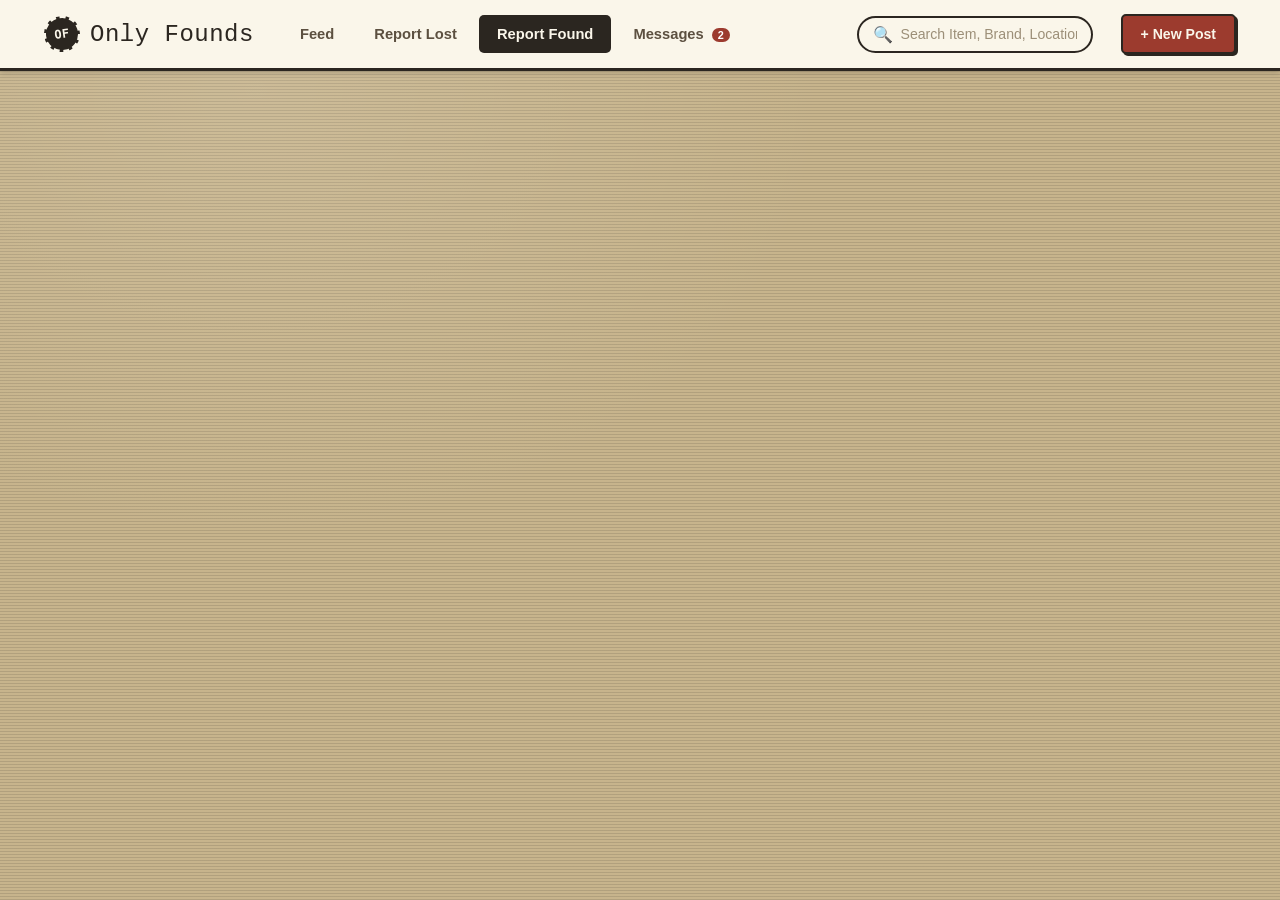
==== Views/Found.html @ 6d907613 "sab page ko navigation" ====
<!DOCTYPE html>
<html lang="en">
<head>
    <meta charset="UTF-8">
    <meta name="viewport" content="width=device-width, initial-scale=1.0">
    <title>Document</title>
    <link rel="stylesheet" href="/Statics/CSS/homepage.css">
</head>
<body>
    <header>
        <div class="header-content">
            <div class="logo" onclick="window.location.href='Homepage.html'"> <span class="logo-badge">OF</span> Only Founds</div>
            <nav>
                <button class="nav-button" onclick="window.location.href='Homepage.html'">Feed</button>
                <button class="nav-button " onclick="window.location.href='Lost.html'">Report Lost</button>
                <button class="nav-button active" onclick="window.location.href='Found.html'">Report Found</button>
                <button class="nav-button" onclick="window.location.href='Messages.html'">Messages <span style="background: var(--lost); color:#fff; border-radius:9px; padding:1px 6px; font-size:0.68rem; margin-left:4px ">2</span></button>
            </nav>
            <div class="search-wrap">
                <span>🔍</span>
                <input id="searchInput" type="text" placeholder="Search Item, Brand, Location...">
            </div>
            <button class="post-btn">+ New Post</button>
        </div>
    </header>
</body>
</html>
---- Statics/CSS/homepage.css ----
:root{
   --board:#c7b48c;
    --board-dark:#b6a179;
    --ink:#2b2620;
    --ink-soft:#5c5040;
    --card:#f3ead7;
    --card-edge:#e1d3ac;
    --lost:#9c3b2e;
    --lost-bg:#f0dad2;
    --found:#3b6357;
    --found-bg:#d9e5de;
    --string:#8b7355;
    --pin-gold:#b08d57;
    --paper-white:#faf6ea;
    --shadow: 2px 4px 10px rgba(43,38,32,0.28);
    --font-display:'Special Elite', 'Courier New', monospace;
    --font-body:'Inter', sans-serif;
    --font-mono:'IBM Plex Mono', monospace;  
}

*{
    box-sizing:border-box;
    margin:0;
    padding:0;
}

body{
    font-family:var(--font-body);
    background: radial-gradient(ellipse at 20% 10%, rgba(255,255,255,0.10),transparent 40%),repeating-linear-gradient(0deg,rgba(0,0,0,0.02)0px,rgba(0,0,0,0.2)1px,transparent 1px,transparent 3px),var(--board);
    color:var(--ink);
    min-height:100vh;
}

header{
    background:var(--paper-white);
    border-bottom:3px solid var(--ink);
    position:sticky;
    top:0;
    z-index: 50;
    box-shadow: 0 2px 6px rgba(0,0,0,0.15);
}

.header-content{
    max-width:1240px;
    margin:0 auto;
    display:flex;
    justify-content:space-between;
    align-items:center;
    gap: 28px;
    padding:14px 24px;
}

.logo{
    display:flex;
    align-items:center;
    gap: 10px;
    font-family: var(--font-display);
    font-size: 1.5rem;
    letter-spacing: 0.5px;
}

.logo-badge{
    width:36px;
    height:36px;
    border-radius:50%;
    background: var(--ink);
    color: var(--paper-white);
    display: flex;
    align-items: center;
    justify-content: center;
    font-family: var(--font-mono);
    font-size: 0.75rem;
    font-weight: 700;
    transform: rotate(-8deg);
    border: 2px dashed var(--paper-white);
}

nav{
    display: flex;
    gap: 4px;
    flex: 1px;
}

.nav-button{
    padding: 9px 16px;
    font-weight: 600;
    font-size: 0.92rem;
    border: 2px solid transparent;
    border-radius:5px;
    color: var(--ink-soft);
    background: transparent;
    transition: all .15s ease;
}

.nav-button:hover{
    color:var(--ink);
    background:rgba(43,38,32,0.06)
}
.nav-button.active{
    color: var(--paper-white);
    background: var(--ink);
}

.search-wrap{
    display: flex;
    align-items: center;
    gap: 8px;
    background: var(--paper-white);
    border: 2px solid var(--ink);
    border-radius: 20px;
    padding: 7px 14px;
    min-width: 230px;
}

.search-wrap input{
    border: none;
    outline:none;
    background: transparent;
    font-family: var(--font-body);
    font-size: 0.88rem;
    width: 100%;
    color:var(--ink);
}

.search-wrap input::placeholder{
    color:#9c8f78;
}

.post-btn{
    background: var(--lost);
    color: var(--paper-white);
    padding: 10px 18px;
    border-radius: 5px;
    border: 2px solid var(--ink);
    font-weight: 700;
    font-size: 0.88rem;
    box-shadow: 2px 2px 0 var(--ink);
    transition:transform .12s ease;
}

.post-btn:hover{
    transform: translate(-1px,-1px);
    box-shadow: 3px 3px 0 var(--ink);
}
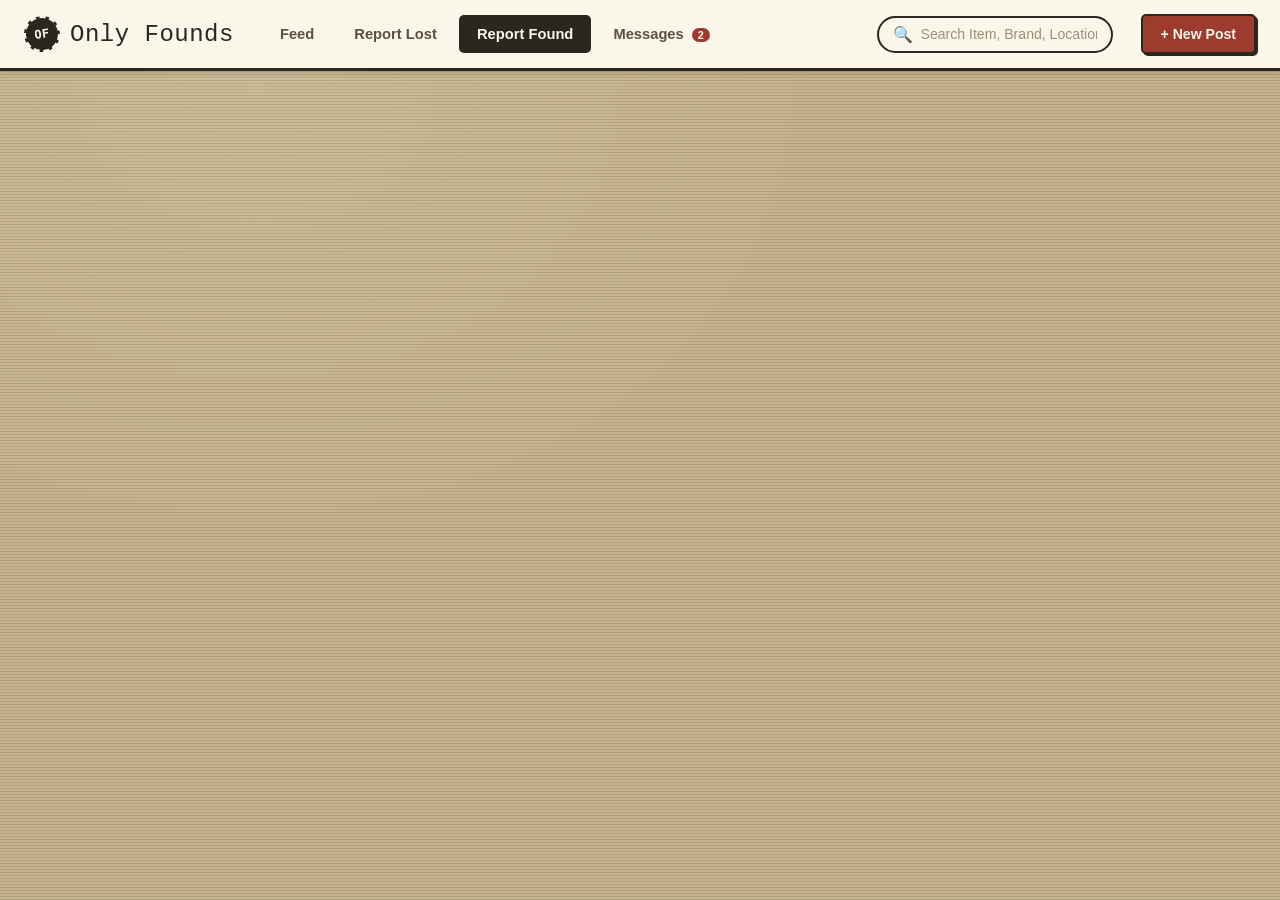
==== commit 79a1ad62: "homepage almost complete" ====
--- a/Views/Found.html
+++ b/Views/Found.html
@@ -4,7 +4,7 @@
     <meta charset="UTF-8">
     <meta name="viewport" content="width=device-width, initial-scale=1.0">
     <title>Document</title>
-    <link rel="stylesheet" href="/Statics/CSS/homepage.css">
+    <link rel="stylesheet" href="/Statics/CSS/all.css">
 </head>
 <body>
     <header>
--- a/Statics/CSS/all.css
+++ b/Statics/CSS/all.css
@@ -0,0 +1,640 @@
+:root{
+   --board:#c7b48c;
+    --board-dark:#b6a179;
+    --ink:#2b2620;
+    --ink-soft:#5c5040;
+    --card:#f3ead7;
+    --card-edge:#e1d3ac;
+    --lost:#9c3b2e;
+    --lost-bg:#f0dad2;
+    --found:#3b6357;
+    --found-bg:#d9e5de;
+    --string:#8b7355;
+    --pin-gold:#b08d57;
+    --paper-white:#faf6ea;
+    --shadow: 2px 4px 10px rgba(43,38,32,0.28);
+    --font-display:'Special Elite', 'Courier New', monospace;
+    --font-body:'Inter', sans-serif;
+    --font-mono:'IBM Plex Mono', monospace;  
+}
+
+*{
+    box-sizing:border-box;
+    margin:0;
+    padding:0;
+}
+
+body{
+    font-family:var(--font-body);
+    background: radial-gradient(ellipse at 20% 10%, rgba(255,255,255,0.10),transparent 40%),repeating-linear-gradient(0deg,rgba(0,0,0,0.02)0px,rgba(0,0,0,0.2)1px,transparent 1px,transparent 3px),var(--board);
+    color:var(--ink);
+    min-height:100vh;
+}
+
+a{
+    color: inherit;
+    text-decoration: none;
+}
+
+button{
+    font-family: inherit;
+    cursor: pointer;
+}
+
+header{
+    background:var(--paper-white);
+    border-bottom:3px solid var(--ink);
+    position:sticky;
+    top:0;
+    z-index: 50;
+    box-shadow: 0 2px 6px rgba(0,0,0,0.15);
+    width: 100%;
+}
+
+.header-content{
+    max-width:100%;
+    margin:0 auto;
+    display:flex;
+    justify-content:space-between;
+    align-items:center;
+    gap: 28px;
+    padding:14px 24px;
+}
+
+.logo{
+    display:flex;
+    align-items:center;
+    gap: 10px;
+    font-family: var(--font-display);
+    font-size: 1.5rem;
+    letter-spacing: 0.5px;
+    white-space: nowrap;
+}
+
+.logo-badge{
+    width:36px;
+    height:36px;
+    border-radius:50%;
+    background: var(--ink);
+    color: var(--paper-white);
+    display: flex;
+    align-items: center;
+    justify-content: center;
+    font-family: var(--font-mono);
+    font-size: 0.75rem;
+    font-weight: 700;
+    transform: rotate(-8deg);
+    border: 2px dashed var(--paper-white);
+}
+
+nav{
+    display: flex;
+    gap: 4px;
+    flex: 1px;
+}
+
+.nav-button{
+    padding: 9px 16px;
+    font-weight: 600;
+    font-size: 0.92rem;
+    border: 2px solid transparent;
+    border-radius:5px;
+    color: var(--ink-soft);
+    background: transparent;
+    transition: all .15s ease;
+}
+
+.nav-button:hover{
+    color:var(--ink);
+    background:rgba(43,38,32,0.06)
+}
+.nav-button.active{
+    color: var(--paper-white);
+    background: var(--ink);
+}
+
+.search-wrap{
+    display: flex;
+    align-items: center;
+    gap: 8px;
+    background: var(--paper-white);
+    border: 2px solid var(--ink);
+    border-radius: 20px;
+    padding: 7px 14px;
+    min-width: 230px;
+}
+
+.search-wrap input{
+    border: none;
+    outline:none;
+    background: transparent;
+    font-family: var(--font-body);
+    font-size: 0.88rem;
+    width: 100%;
+    color:var(--ink);
+}
+
+.search-wrap input::placeholder{
+    color:#9c8f78;
+}
+
+.post-btn{
+    background: var(--lost);
+    color: var(--paper-white);
+    padding: 10px 18px;
+    border-radius: 5px;
+    border: 2px solid var(--ink);
+    font-weight: 700;
+    font-size: 0.88rem;
+    box-shadow: 2px 2px 0 var(--ink);
+    transition:transform .12s ease;
+}
+
+.post-btn:hover{
+    transform: translate(-1px,-1px);
+    box-shadow: 3px 3px 0 var(--ink);
+}
+
+.nav-toggle{
+    display:none;
+    background:transparent;
+    border:2px solid var(--ink);
+    border-radius:4px;
+    padding:6px 10px;
+    font-size:1.1rem;
+    color:var(--ink);
+    margin-left:auto;
+}
+
+.auth-btns{ 
+    display:inline-flex; 
+    align-items:center; 
+    gap:10px; 
+}
+
+.auth-link{ 
+    color:var(--lost); 
+    text-decoration:underline; 
+}
+
+.auth-link:hover{ 
+    opacity:0.8; 
+}
+
+@media (max-width:1024px){
+    .header-content{
+        gap:16px;
+        padding:12px 16px;
+    }
+    .search-wrap{
+        min-width:180px;
+        padding:6px 12px;
+    }
+    .search-wrap input{
+        font-size:0.84rem;
+    }
+    .nav-button{
+        padding:8px 12px;
+        font-size:0.85rem;
+    }
+    .post-btn{
+        padding:8px 14px;
+        font-size:0.82rem;
+    }
+}
+
+@media (max-width:768px){
+    .header-content{
+        flex-wrap:wrap;
+        gap:10px;
+    }
+    nav{
+        order:10;
+        flex-basis:100%;
+        display:none;
+        flex-wrap:wrap;
+        gap:6px;
+        padding-top:10px;
+        border-top:2px dashed var(--card-edge);
+        margin-top:4px;
+    }
+    nav.open{
+        display:flex;
+    }
+    .nav-button{
+        flex:1;
+        min-width:calc(50% - 6px);
+        text-align:center;
+        padding:10px;
+        font-size:0.88rem;
+    }
+    .search-wrap{
+        order:20;
+        flex-basis:100%;
+        min-width:unset;
+    }
+    .auth-btns{
+        order:30;
+        margin-left:auto;
+    }
+    .nav-toggle{
+        display:flex;
+        align-items:center;
+        justify-content:center;
+    }
+}
+
+@media (max-width:480px){
+    .header-content{
+        padding:10px 12px;
+        gap:8px;
+    }
+    .logo{
+        font-size:1.2rem;
+        gap:6px;
+    }
+    .logo-badge{
+        width:28px;
+        height:28px;
+        font-size:0.65rem;
+    }
+    .nav-button{
+        min-width:100%;
+    }
+    .post-btn{
+        padding:8px 12px;
+        font-size:0.78rem;
+    }
+    .auth-btns{
+        width:100%;
+        justify-content:stretch;
+    }
+    .auth-btns .post-btn{
+        flex:1;
+        text-align:center;
+    }
+}
+/* this is for homepage */
+.hero{
+    max-width:1240px; 
+    margin:0 auto; 
+    padding:52px 24px 30px;
+    display:flex; 
+    align-items:flex-end; 
+    justify-content:space-between; 
+    gap:40px;
+    flex-wrap:wrap;
+}
+
+.hero h1{
+    font-family:var(--font-display);
+    font-size:clamp(2.2rem, 5vw, 3.6rem);
+    line-height:1.05; color:var(--ink); 
+    max-width:640px;
+}
+
+.hero h1 .strike{
+    text-decoration: line-through;
+    text-decoration-thickness:3px;
+    color: var(--ink-soft);
+    opacity: 0.55;
+}
+
+.hero p{
+    margin-top: 14px;
+    font-size: 1.02rem;
+    color: var(--ink-soft);
+    max-width: 520px;
+    line-height: 1.55;
+}
+
+.hero-stats{
+    display: flex;
+    gap: 14px;
+    flex-wrap: wrap;
+}
+
+.stat-tag{
+    background: var(--card);
+    border: 2px solid var(--ink);
+    border-radius: 6px;
+    padding: 12px 18px;
+    text-align: center;
+    box-shadow: var(--shadow);
+    transform: rotate(var(--r,-2deg));
+}
+
+.stat-tag:nth-child(2){
+    --r:1.5deg
+}
+
+.stat-tag:nth-child(3){
+    --r:1deg
+}
+
+.stat-tag .num{
+    font-family: var(--font-mono);
+    font-weight: 700;
+    font-size: 1.5rem;
+    display: block;
+}
+
+.stat-tag .label{
+    font-size: 0.7rem;
+    text-transform: uppercase;
+    letter-spacing: 0.08em;
+    color:var(--ink-soft)
+}
+
+.layout{
+    max-width: 1240px;
+    margin: 0 auto;
+    padding: 10px 24px 80px;
+    display: grid;
+    grid-template-columns: 270px 1fr;
+    gap: 28px;
+    align-items: start;
+}
+
+@media (max-width:880px){ 
+    .layout{ 
+        grid-template-columns:1fr; 
+    } 
+}
+
+.filters{
+    background: var(--paper-white);
+    border: 2px solid var(--ink);
+    border-radius: 6px;
+    box-shadow: var(--shadow);
+    position:sticky;
+    top: 88px;
+    overflow: hidden;
+}
+
+.filters-tab{
+    background:var(--ink);
+    color: var(--paper-white);
+    font-family: var(--font-mono);
+    font-size: 0.72rem;
+    letter-spacing: 0.12em;
+    text-transform: uppercase;
+    padding: 8px 16px;
+}
+
+.filter-section{
+    padding: 16px 18px;
+    border-bottom: 1px dashed var(--card-edge);
+}
+.filter-section:last-child{
+    border-bottom: none;
+}
+
+.filter-section h4{
+    font-size: 0.75rem;
+    text-transform: uppercase;
+    letter-spacing: 0.08em;
+    color: var(--ink-soft);
+    margin-bottom: 10px;
+    font-weight: 700;
+}
+
+.status-toggle{
+    display: flex;
+    gap: 6px;
+}
+
+.status-toggle button{
+    flex: 1;
+    padding: 8px 6px;
+    border:2px solid var(--ink);
+    border-radius: 4px;
+    background: var(--paper-white);
+    font-weight: 700;
+    font-size:0.78rem;
+    color:var(--ink-soft);
+}
+/* these need to be fixed */
+.status-toggle button.on[data-s="lost"]{
+    background: var(--lost);
+    color: var(--paper-white);
+}
+
+.status-toggle button.on[data-s="found"]{
+    background: var(--found);
+    color: var(--paper-white);
+}
+
+.status-toggle button.on[data-s="all"]{
+    background: var(--ink);
+    color: var(--paper-white);
+}
+
+.chip-row{
+    display: flex;
+    flex-wrap: wrap;
+    gap:6px;
+}
+
+.chip{
+    border:1.5px solid var(--card-edge); 
+    background:var(--card);
+    padding:5px 11px; 
+    border-radius:14px; 
+    font-size:0.78rem;
+    color:var(--ink-soft); 
+    display:flex; 
+    align-items:center; 
+    gap:5px;
+}
+.chip.on{ 
+    background:var(--ink); 
+    color:var(--paper-white); 
+    border-color:var(--ink); 
+}
+
+select, .date-inputs input{
+    width:100%; 
+    padding:8px 10px; 
+    border:1.5px solid var(--card-edge);
+    border-radius:4px; 
+    background:var(--card); 
+    font-family:var(--font-body);
+    font-size:0.82rem; 
+    color:var(--ink);
+}
+.clear-filters{
+    display:block; 
+    width:100%; 
+    text-align:center; 
+    padding:10px;
+    background:transparent; 
+    border:none; 
+    border-top:2px solid var(--ink);
+    font-weight:700; 
+    font-size:0.78rem; 
+    color:var(--lost); 
+    letter-spacing:0.04em;
+}
+
+.feed-head{ 
+    display:flex; 
+    justify-content:space-between; 
+    align-items:center; 
+    margin-bottom:16px; 
+    flex-wrap:wrap; 
+    gap:10px;
+}
+
+.feed-head .count{ 
+    font-family:var(--font-mono); 
+    font-size:0.85rem; 
+    color:var(--ink-soft); 
+}
+.sort-select{ 
+    font-family:var(--font-mono); 
+    font-size:0.78rem; 
+    border:1.5px solid var(--ink); 
+    border-radius:4px; 
+    padding:6px 10px; 
+    background:var(--paper-white); 
+}
+
+.board{
+    display:grid; grid-template-columns:repeat(auto-fill, minmax(250px,1fr));
+    gap:26px 22px;
+}
+
+.tag-card{
+    background:var(--card);
+    border:1.5px solid var(--card-edge);
+    border-radius:3px 16px 3px 3px;
+    box-shadow:var(--shadow);
+    position:relative;
+    padding:26px 16px 0;
+    transform:rotate(var(--rot,0deg));
+    transition:transform .18s ease, box-shadow .18s ease;
+    display:flex; 
+    flex-direction:column;
+}
+
+.tag-card:hover{ 
+    transform:rotate(0deg) translateY(-4px); 
+    box-shadow:4px 8px 16px rgba(43,38,32,0.32); 
+    z-index:2;
+}
+
+.pin{
+    width:16px; 
+    height:16px; 
+    border-radius:50%;
+    position:absolute; 
+    top:-8px; 
+    left:24px;
+    box-shadow:0 3px 4px rgba(0,0,0,0.35), inset -2px -2px 3px rgba(0,0,0,0.25), inset 2px 2px 2px rgba(255,255,255,0.4);
+    background:var(--pin-gold);
+}
+
+.tag-card[data-status="lost"] .pin{ 
+    background:var(--lost); 
+}
+.tag-card[data-status="found"] .pin{ 
+    background:var(--found); 
+}
+
+.stamp{
+    position:absolute; 
+    top:14px; 
+    right:10px;
+    font-family:var(--font-display); 
+    font-size:0.68rem; 
+    letter-spacing:0.14em;
+    padding:3px 9px; 
+    border:2px solid; 
+    border-radius:3px;
+    transform:rotate(8deg); 
+    text-transform:uppercase;
+    opacity:0.9;
+}
+.tag-card[data-status="lost"] .stamp{ 
+    color:var(--lost); 
+    border-color:var(--lost); 
+}
+.tag-card[data-status="found"] .stamp{ 
+    color:var(--found); 
+    border-color:var(--found); 
+}
+
+.tag-icon{ 
+    font-size:1.9rem; 
+    margin-bottom:6px; 
+}
+.tag-card h3{ 
+    font-size:1.02rem; 
+    font-weight:700; 
+    margin-bottom:4px; 
+    padding-right:50px; 
+    line-height:1.25;
+}
+.tag-meta{ 
+    font-size:0.78rem; 
+    color:var(--ink-soft); 
+    display:flex; 
+    flex-direction:column; 
+    gap:3px; 
+    margin-bottom:12px;
+}
+.tag-meta span{ 
+    display:flex; 
+    align-items:center; gap:6px; 
+}
+.tag-desc{ 
+    font-size:0.82rem; 
+    color:var(--ink-soft); 
+    line-height:1.45; 
+    margin-bottom:14px; 
+}
+
+.perforation{
+    border-top:2px dashed var(--card-edge);
+    margin-top:auto;
+    display:flex; 
+    justify-content:space-between; 
+    align-items:center;
+    padding:10px 0 12px;
+}
+
+.ticket-id{ 
+    font-family:var(--font-mono); 
+    font-size:0.72rem; 
+    color:#a89a7c; 
+}
+.claim-btn{
+    font-family:var(--font-mono); 
+    font-size:0.72rem; 
+    font-weight:600;
+    padding:6px 12px; 
+    border-radius:3px; 
+    border:1.5px solid var(--ink);
+    background:transparent; 
+    color:var(--ink);
+}
+.tag-card[data-status="lost"] .claim-btn:hover{ 
+    background:var(--lost); 
+    color:var(--paper-white); 
+    border-color:var(--lost);
+}
+.tag-card[data-status="found"] .claim-btn:hover{ 
+    background:var(--found); 
+    color:var(--paper-white);
+    border-color:var(--found);
+}
+
+.empty-state{
+    grid-column:1/-1; 
+    text-align:center; 
+    padding:60px 20px;
+    color:var(--ink-soft); 
+    font-family:var(--font-mono); 
+    font-size:0.9rem;
+}
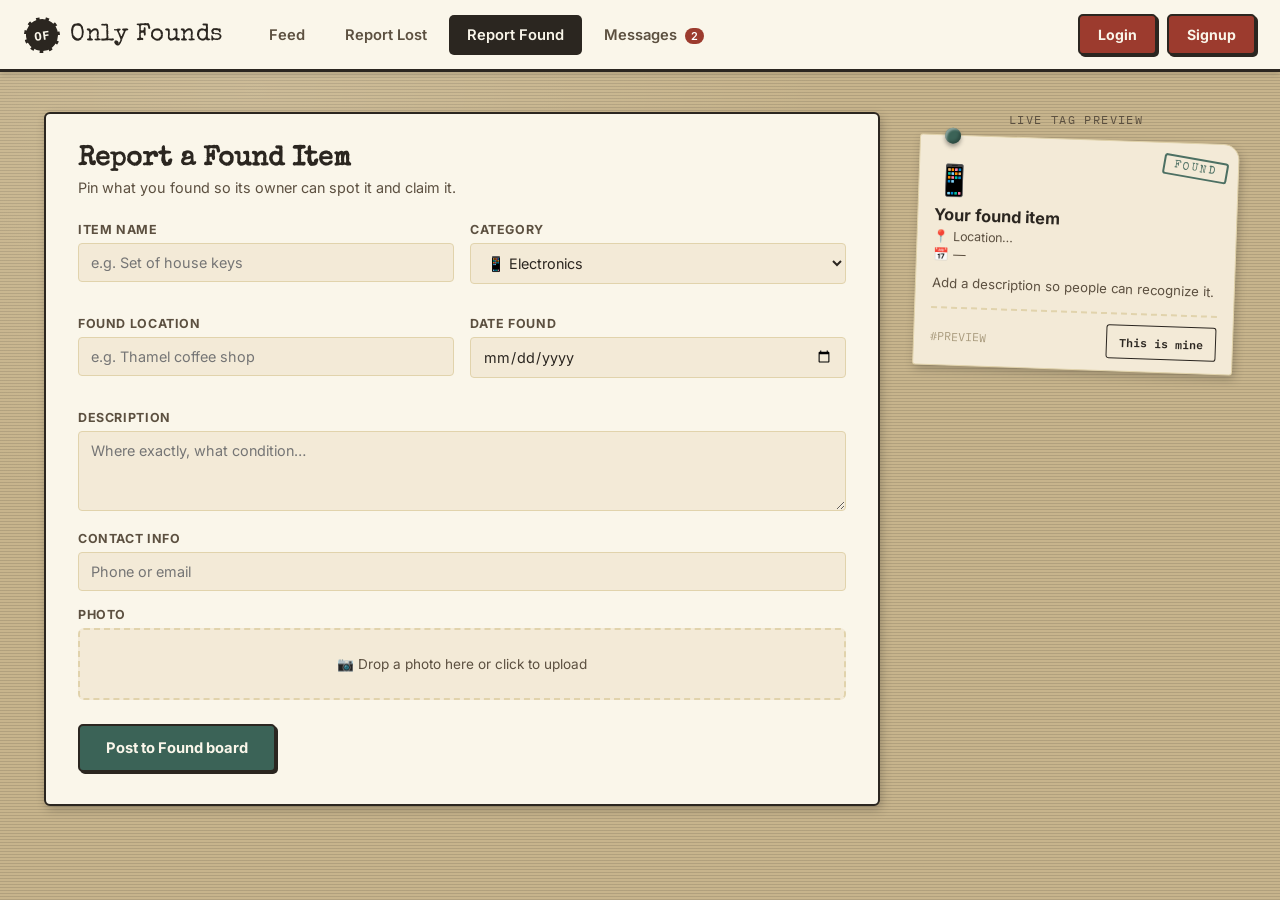
==== commit 1e8586ab: "post pages done" ====
--- a/Views/Found.html
+++ b/Views/Found.html
@@ -4,7 +4,11 @@
     <meta charset="UTF-8">
     <meta name="viewport" content="width=device-width, initial-scale=1.0">
     <title>Document</title>
+    <link rel="preconnect" href="https://fonts.googleapis.com">
+    <link href="https://fonts.googleapis.com/css2?family=Special+Elite&family=IBM+Plex+Mono:wght@500;600&family=Inter:wght@400;500;600;700;800&display=swap" rel="stylesheet">
     <link rel="stylesheet" href="/Statics/CSS/all.css">
+    <link rel="stylesheet" href="/Statics/CSS/Post.css">
+    <link rel="stylesheet" href="/Statics/CSS/Homepage.css">
 </head>
 <body>
     <header>
@@ -12,16 +16,52 @@
             <div class="logo" onclick="window.location.href='Homepage.html'"> <span class="logo-badge">OF</span> Only Founds</div>
             <nav>
                 <button class="nav-button" onclick="window.location.href='Homepage.html'">Feed</button>
-                <button class="nav-button " onclick="window.location.href='Lost.html'">Report Lost</button>
+                <button class="nav-button" onclick="window.location.href='Lost.html'">Report Lost</button>
                 <button class="nav-button active" onclick="window.location.href='Found.html'">Report Found</button>
                 <button class="nav-button" onclick="window.location.href='Messages.html'">Messages <span style="background: var(--lost); color:#fff; border-radius:9px; padding:1px 6px; font-size:0.68rem; margin-left:4px ">2</span></button>
             </nav>
-            <div class="search-wrap">
-                <span>🔍</span>
-                <input id="searchInput" type="text" placeholder="Search Item, Brand, Location...">
+            <button class="nav-toggle" onclick="toggleNav()" aria-label="Menu">☰</button>
+            <div class="auth-btns">
+                <a href="login.html" class="post-btn">Login</a>
+                <a href="signup.html" class="post-btn">Signup</a>
             </div>
-            <button class="post-btn">+ New Post</button>
         </div>
     </header>
+    <div class="post-view active" id="view-post-found">
+        <form class="post-form" id="form-found" onsubmit="return submitPost(event,'found')">
+            <h2>Report a Found Item</h2>
+            <p class="sub">Pin what you found so its owner can spot it and claim it.</p>
+            <div class="field-row">
+                <div class="field"><label>Item name</label><input type="text" id="foundName" placeholder="e.g. Set of house keys" oninput="updatePreview('found')" required></div>
+                <div class="field"><label>Category</label>
+                    <select id="foundCategory" onchange="updatePreview('found')">
+                        <option value="📱 Electronics">📱 Electronics</option>
+                        <option value="🔑 Keys">🔑 Keys</option>
+                        <option value="👜 Bag">👜 Bag</option>
+                        <option value="🐶 Pet">🐶 Pet</option>
+                        <option value="📄 Documents">📄 Documents</option>
+                        <option value="💍 Jewelry">💍 Jewelry</option>
+                        <option value="👕 Clothing">👕 Clothing</option>
+                        <option value="🚲 Bike">🚲 Bike</option>
+                        <option value="📦 Other">📦 Other</option>
+                    </select>
+                </div>
+            </div>
+            <div class="field-row">
+                <div class="field"><label>Found location</label><input type="text" id="foundLocation" placeholder="e.g. Thamel coffee shop" oninput="updatePreview('found')" required></div>
+                <div class="field"><label>Date found</label><input type="date" id="foundDate" onchange="updatePreview('found')" required></div>
+            </div>
+            <div class="field"><label>Description</label><textarea id="foundDesc" placeholder="Where exactly, what condition…" oninput="updatePreview('found')"></textarea></div>
+            <div class="field"><label>Contact info</label><input type="text" placeholder="Phone or email"></div>
+            <div class="field"><label>Photo</label><div class="upload-box">📷 Drop a photo here or click to upload</div></div>
+            <button type="submit" class="submit-btn">Post to Found board</button>
+        </form>
+        <div>
+            <div class="preview-label">Live tag preview</div>
+            <div class="board" style="grid-template-columns:1fr;"><div class="tag-card" id="previewFound" data-status="found" style="--rot:2deg;"></div></div>
+        </div>
+    </div>
+<script src="/Statics/JS/all.js"></script>
+<script src="/Statics/JS/Post.js"></script>
 </body>
 </html>
--- a/Statics/CSS/all.css
+++ b/Statics/CSS/all.css
@@ -273,368 +273,4 @@
         flex:1;
         text-align:center;
     }
-}
-/* this is for homepage */
-.hero{
-    max-width:1240px; 
-    margin:0 auto; 
-    padding:52px 24px 30px;
-    display:flex; 
-    align-items:flex-end; 
-    justify-content:space-between; 
-    gap:40px;
-    flex-wrap:wrap;
-}
-
-.hero h1{
-    font-family:var(--font-display);
-    font-size:clamp(2.2rem, 5vw, 3.6rem);
-    line-height:1.05; color:var(--ink); 
-    max-width:640px;
-}
-
-.hero h1 .strike{
-    text-decoration: line-through;
-    text-decoration-thickness:3px;
-    color: var(--ink-soft);
-    opacity: 0.55;
-}
-
-.hero p{
-    margin-top: 14px;
-    font-size: 1.02rem;
-    color: var(--ink-soft);
-    max-width: 520px;
-    line-height: 1.55;
-}
-
-.hero-stats{
-    display: flex;
-    gap: 14px;
-    flex-wrap: wrap;
-}
-
-.stat-tag{
-    background: var(--card);
-    border: 2px solid var(--ink);
-    border-radius: 6px;
-    padding: 12px 18px;
-    text-align: center;
-    box-shadow: var(--shadow);
-    transform: rotate(var(--r,-2deg));
-}
-
-.stat-tag:nth-child(2){
-    --r:1.5deg
-}
-
-.stat-tag:nth-child(3){
-    --r:1deg
-}
-
-.stat-tag .num{
-    font-family: var(--font-mono);
-    font-weight: 700;
-    font-size: 1.5rem;
-    display: block;
-}
-
-.stat-tag .label{
-    font-size: 0.7rem;
-    text-transform: uppercase;
-    letter-spacing: 0.08em;
-    color:var(--ink-soft)
-}
-
-.layout{
-    max-width: 1240px;
-    margin: 0 auto;
-    padding: 10px 24px 80px;
-    display: grid;
-    grid-template-columns: 270px 1fr;
-    gap: 28px;
-    align-items: start;
-}
-
-@media (max-width:880px){ 
-    .layout{ 
-        grid-template-columns:1fr; 
-    } 
-}
-
-.filters{
-    background: var(--paper-white);
-    border: 2px solid var(--ink);
-    border-radius: 6px;
-    box-shadow: var(--shadow);
-    position:sticky;
-    top: 88px;
-    overflow: hidden;
-}
-
-.filters-tab{
-    background:var(--ink);
-    color: var(--paper-white);
-    font-family: var(--font-mono);
-    font-size: 0.72rem;
-    letter-spacing: 0.12em;
-    text-transform: uppercase;
-    padding: 8px 16px;
-}
-
-.filter-section{
-    padding: 16px 18px;
-    border-bottom: 1px dashed var(--card-edge);
-}
-.filter-section:last-child{
-    border-bottom: none;
-}
-
-.filter-section h4{
-    font-size: 0.75rem;
-    text-transform: uppercase;
-    letter-spacing: 0.08em;
-    color: var(--ink-soft);
-    margin-bottom: 10px;
-    font-weight: 700;
-}
-
-.status-toggle{
-    display: flex;
-    gap: 6px;
-}
-
-.status-toggle button{
-    flex: 1;
-    padding: 8px 6px;
-    border:2px solid var(--ink);
-    border-radius: 4px;
-    background: var(--paper-white);
-    font-weight: 700;
-    font-size:0.78rem;
-    color:var(--ink-soft);
-}
-/* these need to be fixed */
-.status-toggle button.on[data-s="lost"]{
-    background: var(--lost);
-    color: var(--paper-white);
-}
-
-.status-toggle button.on[data-s="found"]{
-    background: var(--found);
-    color: var(--paper-white);
-}
-
-.status-toggle button.on[data-s="all"]{
-    background: var(--ink);
-    color: var(--paper-white);
-}
-
-.chip-row{
-    display: flex;
-    flex-wrap: wrap;
-    gap:6px;
-}
-
-.chip{
-    border:1.5px solid var(--card-edge); 
-    background:var(--card);
-    padding:5px 11px; 
-    border-radius:14px; 
-    font-size:0.78rem;
-    color:var(--ink-soft); 
-    display:flex; 
-    align-items:center; 
-    gap:5px;
-}
-.chip.on{ 
-    background:var(--ink); 
-    color:var(--paper-white); 
-    border-color:var(--ink); 
-}
-
-select, .date-inputs input{
-    width:100%; 
-    padding:8px 10px; 
-    border:1.5px solid var(--card-edge);
-    border-radius:4px; 
-    background:var(--card); 
-    font-family:var(--font-body);
-    font-size:0.82rem; 
-    color:var(--ink);
-}
-.clear-filters{
-    display:block; 
-    width:100%; 
-    text-align:center; 
-    padding:10px;
-    background:transparent; 
-    border:none; 
-    border-top:2px solid var(--ink);
-    font-weight:700; 
-    font-size:0.78rem; 
-    color:var(--lost); 
-    letter-spacing:0.04em;
-}
-
-.feed-head{ 
-    display:flex; 
-    justify-content:space-between; 
-    align-items:center; 
-    margin-bottom:16px; 
-    flex-wrap:wrap; 
-    gap:10px;
-}
-
-.feed-head .count{ 
-    font-family:var(--font-mono); 
-    font-size:0.85rem; 
-    color:var(--ink-soft); 
-}
-.sort-select{ 
-    font-family:var(--font-mono); 
-    font-size:0.78rem; 
-    border:1.5px solid var(--ink); 
-    border-radius:4px; 
-    padding:6px 10px; 
-    background:var(--paper-white); 
-}
-
-.board{
-    display:grid; grid-template-columns:repeat(auto-fill, minmax(250px,1fr));
-    gap:26px 22px;
-}
-
-.tag-card{
-    background:var(--card);
-    border:1.5px solid var(--card-edge);
-    border-radius:3px 16px 3px 3px;
-    box-shadow:var(--shadow);
-    position:relative;
-    padding:26px 16px 0;
-    transform:rotate(var(--rot,0deg));
-    transition:transform .18s ease, box-shadow .18s ease;
-    display:flex; 
-    flex-direction:column;
-}
-
-.tag-card:hover{ 
-    transform:rotate(0deg) translateY(-4px); 
-    box-shadow:4px 8px 16px rgba(43,38,32,0.32); 
-    z-index:2;
-}
-
-.pin{
-    width:16px; 
-    height:16px; 
-    border-radius:50%;
-    position:absolute; 
-    top:-8px; 
-    left:24px;
-    box-shadow:0 3px 4px rgba(0,0,0,0.35), inset -2px -2px 3px rgba(0,0,0,0.25), inset 2px 2px 2px rgba(255,255,255,0.4);
-    background:var(--pin-gold);
-}
-
-.tag-card[data-status="lost"] .pin{ 
-    background:var(--lost); 
-}
-.tag-card[data-status="found"] .pin{ 
-    background:var(--found); 
-}
-
-.stamp{
-    position:absolute; 
-    top:14px; 
-    right:10px;
-    font-family:var(--font-display); 
-    font-size:0.68rem; 
-    letter-spacing:0.14em;
-    padding:3px 9px; 
-    border:2px solid; 
-    border-radius:3px;
-    transform:rotate(8deg); 
-    text-transform:uppercase;
-    opacity:0.9;
-}
-.tag-card[data-status="lost"] .stamp{ 
-    color:var(--lost); 
-    border-color:var(--lost); 
-}
-.tag-card[data-status="found"] .stamp{ 
-    color:var(--found); 
-    border-color:var(--found); 
-}
-
-.tag-icon{ 
-    font-size:1.9rem; 
-    margin-bottom:6px; 
-}
-.tag-card h3{ 
-    font-size:1.02rem; 
-    font-weight:700; 
-    margin-bottom:4px; 
-    padding-right:50px; 
-    line-height:1.25;
-}
-.tag-meta{ 
-    font-size:0.78rem; 
-    color:var(--ink-soft); 
-    display:flex; 
-    flex-direction:column; 
-    gap:3px; 
-    margin-bottom:12px;
-}
-.tag-meta span{ 
-    display:flex; 
-    align-items:center; gap:6px; 
-}
-.tag-desc{ 
-    font-size:0.82rem; 
-    color:var(--ink-soft); 
-    line-height:1.45; 
-    margin-bottom:14px; 
-}
-
-.perforation{
-    border-top:2px dashed var(--card-edge);
-    margin-top:auto;
-    display:flex; 
-    justify-content:space-between; 
-    align-items:center;
-    padding:10px 0 12px;
-}
-
-.ticket-id{ 
-    font-family:var(--font-mono); 
-    font-size:0.72rem; 
-    color:#a89a7c; 
-}
-.claim-btn{
-    font-family:var(--font-mono); 
-    font-size:0.72rem; 
-    font-weight:600;
-    padding:6px 12px; 
-    border-radius:3px; 
-    border:1.5px solid var(--ink);
-    background:transparent; 
-    color:var(--ink);
-}
-.tag-card[data-status="lost"] .claim-btn:hover{ 
-    background:var(--lost); 
-    color:var(--paper-white); 
-    border-color:var(--lost);
-}
-.tag-card[data-status="found"] .claim-btn:hover{ 
-    background:var(--found); 
-    color:var(--paper-white);
-    border-color:var(--found);
-}
-
-.empty-state{
-    grid-column:1/-1; 
-    text-align:center; 
-    padding:60px 20px;
-    color:var(--ink-soft); 
-    font-family:var(--font-mono); 
-    font-size:0.9rem;
 }
--- a/Statics/CSS/Post.css
+++ b/Statics/CSS/Post.css
@@ -0,0 +1,141 @@
+:root{
+   --board:#c7b48c;
+    --board-dark:#b6a179;
+    --ink:#2b2620;
+    --ink-soft:#5c5040;
+    --card:#f3ead7;
+    --card-edge:#e1d3ac;
+    --lost:#9c3b2e;
+    --lost-bg:#f0dad2;
+    --found:#3b6357;
+    --found-bg:#d9e5de;
+    --string:#8b7355;
+    --pin-gold:#b08d57;
+    --paper-white:#faf6ea;
+    --shadow: 2px 4px 10px rgba(43,38,32,0.28);
+    --font-display:'Special Elite', 'Courier New', monospace;
+    --font-body:'Inter', sans-serif;
+    --font-mono:'IBM Plex Mono', monospace;  
+}
+
+.post-view{
+    display: none;
+    max-width: 1240px;
+    margin: 0 auto;
+    padding: 40px 24px 80px;
+}
+
+.post-view.active{
+    display: grid;
+    grid-template-columns: 1fr 320px;
+    gap: 36px;
+}
+
+.post-form{
+    background: var(--paper-white);
+    border: 2px solid var(--ink);
+    border-radius: 6px;
+    padding: 32px;
+    box-shadow: var(--shadow);
+}
+
+.post-form h2{
+    font-family:var(--font-display);
+    font-size: 1.7rem;
+    margin-bottom: 6px;
+}
+
+.post-form .sub{
+    color: var(--ink-soft);
+    font-size: 0.9rem;
+    margin-bottom: 26px;
+}
+
+.field-row{
+    display: grid;
+    grid-template-columns: 1fr 1fr;
+    gap: 16px;
+    margin-bottom: 16px;
+}
+
+.field{
+    margin-bottom: 16px;
+}
+.field label{
+    display:block;
+    font-size: 0.78rem;
+    font-weight: 700;
+    text-transform: uppercase;
+    letter-spacing: 0.05em;
+    color: var(--ink-soft);
+    margin-bottom: 6px;
+}
+
+.field input, .field textarea, .field select{
+    width: 100%;
+    padding: 10px 12px;
+    border: 1.5px solid var(--card-edge);
+    border-radius: 4px;
+    font-family: var(--font-body);
+    font-size: 0.9rem;
+    background: var(--card);
+    color: var(--ink);
+}
+
+.field textarea{
+    resize: vertical;
+    min-height: 80px;
+}
+
+.upload-box{
+    border:2px dashed var(--card-edge);
+    border-radius: 6px;
+    padding: 26px;
+    text-align: center;
+    color: var(--ink-soft);
+    font-size: 0.85rem;
+    background: var(--card);
+}
+
+.submit-btn{
+    margin-top: 8px;
+    padding: 13px 26px;
+    border-radius: 5px;
+    border: 2px solid var(--ink);
+    font-weight: 700;
+    font-size: 0.92rem;
+    box-shadow: 2px 2px 0 var(--ink);
+    color: var(--paper-white);
+}
+
+#form-lost .submit-btn{
+    background: var(--lost);
+}
+
+#form-found .submit-btn{
+    background: var(--found);    
+}
+
+.preview-label{ 
+    font-family:var(--font-mono); 
+    font-size:0.72rem; 
+    text-transform:uppercase; 
+    letter-spacing:0.12em; 
+    color:var(--ink-soft); 
+    margin-bottom:12px; 
+    text-align:center;
+}
+
+footer{
+    background: var(--ink);
+    color:var(--paper-white);
+    padding: 28px 24px;
+    text-align: center;
+    font-family: var(--font-mono);
+    font-size: 0.78rem;
+    letter-spacing: 0.04em;
+}
+
+footer span{
+    opacity: 0.6;
+}
--- a/Statics/CSS/Homepage.css
+++ b/Statics/CSS/Homepage.css
@@ -0,0 +1,367 @@
+.hero{
+    max-width:1240px; 
+    margin:0 auto; 
+    padding:52px 24px 30px;
+    display:flex; 
+    align-items:flex-end; 
+    justify-content:space-between; 
+    gap:40px;
+    flex-wrap:wrap;
+}
+
+.hero h1{
+    font-family:var(--font-display);
+    font-size:clamp(2.2rem, 5vw, 3.6rem);
+    line-height:1.05; color:var(--ink); 
+    max-width:640px;
+}
+
+.hero h1 .strike{
+    text-decoration: line-through;
+    text-decoration-thickness:3px;
+    color: var(--ink-soft);
+    opacity: 0.55;
+}
+
+.hero p{
+    margin-top: 14px;
+    font-size: 1.02rem;
+    color: var(--ink-soft);
+    max-width: 520px;
+    line-height: 1.55;
+}
+
+.hero-stats{
+    display: flex;
+    gap: 14px;
+    flex-wrap: wrap;
+}
+
+.stat-tag{
+    background: var(--card);
+    border: 2px solid var(--ink);
+    border-radius: 6px;
+    padding: 12px 18px;
+    text-align: center;
+    box-shadow: var(--shadow);
+    transform: rotate(var(--r,-2deg));
+}
+
+.stat-tag:nth-child(2){
+    --r:1.5deg
+}
+
+.stat-tag:nth-child(3){
+    --r:1deg
+}
+
+.stat-tag .num{
+    font-family: var(--font-mono);
+    font-weight: 700;
+    font-size: 1.5rem;
+    display: block;
+}
+
+.stat-tag .label{
+    font-size: 0.7rem;
+    text-transform: uppercase;
+    letter-spacing: 0.08em;
+    color:var(--ink-soft)
+}
+
+.layout{
+    max-width: 1240px;
+    margin: 0 auto;
+    padding: 10px 24px 80px;
+    display: grid;
+    grid-template-columns: 270px 1fr;
+    gap: 28px;
+    align-items: start;
+}
+
+@media (max-width:880px){ 
+    .layout{ 
+        grid-template-columns:1fr; 
+    } 
+}
+
+.filters{
+    background: var(--paper-white);
+    border: 2px solid var(--ink);
+    border-radius: 6px;
+    box-shadow: var(--shadow);
+    position:sticky;
+    top: 88px;
+    overflow: hidden;
+}
+
+.filters-tab{
+    background:var(--ink);
+    color: var(--paper-white);
+    font-family: var(--font-mono);
+    font-size: 0.72rem;
+    letter-spacing: 0.12em;
+    text-transform: uppercase;
+    padding: 8px 16px;
+}
+
+.filter-section{
+    padding: 16px 18px;
+    border-bottom: 1px dashed var(--card-edge);
+}
+.filter-section:last-child{
+    border-bottom: none;
+}
+
+.filter-section h4{
+    font-size: 0.75rem;
+    text-transform: uppercase;
+    letter-spacing: 0.08em;
+    color: var(--ink-soft);
+    margin-bottom: 10px;
+    font-weight: 700;
+}
+
+.status-toggle{
+    display: flex;
+    gap: 6px;
+}
+
+.status-toggle button{
+    flex: 1;
+    padding: 8px 6px;
+    border:2px solid var(--ink);
+    border-radius: 4px;
+    background: var(--paper-white);
+    font-weight: 700;
+    font-size:0.78rem;
+    color:var(--ink-soft);
+}
+/* these need to be fixed */
+.status-toggle button.on[data-s="lost"]{
+    background: var(--lost);
+    color: var(--paper-white);
+}
+
+.status-toggle button.on[data-s="found"]{
+    background: var(--found);
+    color: var(--paper-white);
+}
+
+.status-toggle button.on[data-s="all"]{
+    background: var(--ink);
+    color: var(--paper-white);
+}
+
+.chip-row{
+    display: flex;
+    flex-wrap: wrap;
+    gap:6px;
+}
+
+.chip{
+    border:1.5px solid var(--card-edge); 
+    background:var(--card);
+    padding:5px 11px; 
+    border-radius:14px; 
+    font-size:0.78rem;
+    color:var(--ink-soft); 
+    display:flex; 
+    align-items:center; 
+    gap:5px;
+}
+.chip.on{ 
+    background:var(--ink); 
+    color:var(--paper-white); 
+    border-color:var(--ink); 
+}
+
+select, .date-inputs input{
+    width:100%; 
+    padding:8px 10px; 
+    border:1.5px solid var(--card-edge);
+    border-radius:4px; 
+    background:var(--card); 
+    font-family:var(--font-body);
+    font-size:0.82rem; 
+    color:var(--ink);
+}
+.clear-filters{
+    display:block; 
+    width:100%; 
+    text-align:center; 
+    padding:10px;
+    background:transparent; 
+    border:none; 
+    border-top:2px solid var(--ink);
+    font-weight:700; 
+    font-size:0.78rem; 
+    color:var(--lost); 
+    letter-spacing:0.04em;
+}
+
+.feed-head{ 
+    display:flex; 
+    justify-content:space-between; 
+    align-items:center; 
+    margin-bottom:16px; 
+    flex-wrap:wrap; 
+    gap:10px;
+}
+
+.feed-head .count{ 
+    font-family:var(--font-mono); 
+    font-size:0.85rem; 
+    color:var(--ink-soft); 
+}
+.sort-select{ 
+    font-family:var(--font-mono); 
+    font-size:0.78rem; 
+    border:1.5px solid var(--ink); 
+    border-radius:4px; 
+    padding:6px 10px; 
+    background:var(--paper-white); 
+}
+
+.board{
+    display:grid; grid-template-columns:repeat(auto-fill, minmax(250px,1fr));
+    gap:26px 22px;
+}
+
+.tag-card{
+    background:var(--card);
+    border:1.5px solid var(--card-edge);
+    border-radius:3px 16px 3px 3px;
+    box-shadow:var(--shadow);
+    position:relative;
+    padding:26px 16px 0;
+    transform:rotate(var(--rot,0deg));
+    transition:transform .18s ease, box-shadow .18s ease;
+    display:flex; 
+    flex-direction:column;
+}
+
+.tag-card:hover{ 
+    transform:rotate(0deg) translateY(-4px); 
+    box-shadow:4px 8px 16px rgba(43,38,32,0.32); 
+    z-index:2;
+}
+
+.pin{
+    width:16px; 
+    height:16px; 
+    border-radius:50%;
+    position:absolute; 
+    top:-8px; 
+    left:24px;
+    box-shadow:0 3px 4px rgba(0,0,0,0.35), inset -2px -2px 3px rgba(0,0,0,0.25), inset 2px 2px 2px rgba(255,255,255,0.4);
+    background:var(--pin-gold);
+}
+
+.tag-card[data-status="lost"] .pin{ 
+    background:var(--lost); 
+}
+.tag-card[data-status="found"] .pin{ 
+    background:var(--found); 
+}
+
+.stamp{
+    position:absolute; 
+    top:14px; 
+    right:10px;
+    font-family:var(--font-display); 
+    font-size:0.68rem; 
+    letter-spacing:0.14em;
+    padding:3px 9px; 
+    border:2px solid; 
+    border-radius:3px;
+    transform:rotate(8deg); 
+    text-transform:uppercase;
+    opacity:0.9;
+}
+.tag-card[data-status="lost"] .stamp{ 
+    color:var(--lost); 
+    border-color:var(--lost); 
+}
+.tag-card[data-status="found"] .stamp{ 
+    color:var(--found); 
+    border-color:var(--found); 
+}
+
+.tag-icon{ 
+    font-size:1.9rem; 
+    margin-bottom:6px; 
+}
+
+.tag-card h3{ 
+    font-size:1.02rem; 
+    font-weight:700; 
+    margin-bottom:4px; 
+    padding-right:50px; 
+    line-height:1.25;
+}
+
+.tag-meta{ 
+    font-size:0.78rem; 
+    color:var(--ink-soft); 
+    display:flex; 
+    flex-direction:column; 
+    gap:3px; 
+    margin-bottom:12px;
+}
+
+.tag-meta span{ 
+    display:flex; 
+    align-items:center; gap:6px; 
+}
+
+.tag-desc{ 
+    font-size:0.82rem; 
+    color:var(--ink-soft); 
+    line-height:1.45; 
+    margin-bottom:14px; 
+}
+
+.perforation{
+    border-top:2px dashed var(--card-edge);
+    margin-top:auto;
+    display:flex; 
+    justify-content:space-between; 
+    align-items:center;
+    padding:10px 0 12px;
+}
+
+.ticket-id{ 
+    font-family:var(--font-mono); 
+    font-size:0.72rem; 
+    color:#a89a7c; 
+}
+.claim-btn{
+    font-family:var(--font-mono); 
+    font-size:0.72rem; 
+    font-weight:600;
+    padding:6px 12px; 
+    border-radius:3px; 
+    border:1.5px solid var(--ink);
+    background:transparent; 
+    color:var(--ink);
+}
+.tag-card[data-status="lost"] .claim-btn:hover{ 
+    background:var(--lost); 
+    color:var(--paper-white); 
+    border-color:var(--lost);
+}
+.tag-card[data-status="found"] .claim-btn:hover{ 
+    background:var(--found); 
+    color:var(--paper-white);
+    border-color:var(--found);
+}
+
+.empty-state{
+    grid-column:1/-1; 
+    text-align:center; 
+    padding:60px 20px;
+    color:var(--ink-soft); 
+    font-family:var(--font-mono); 
+    font-size:0.9rem;
+}
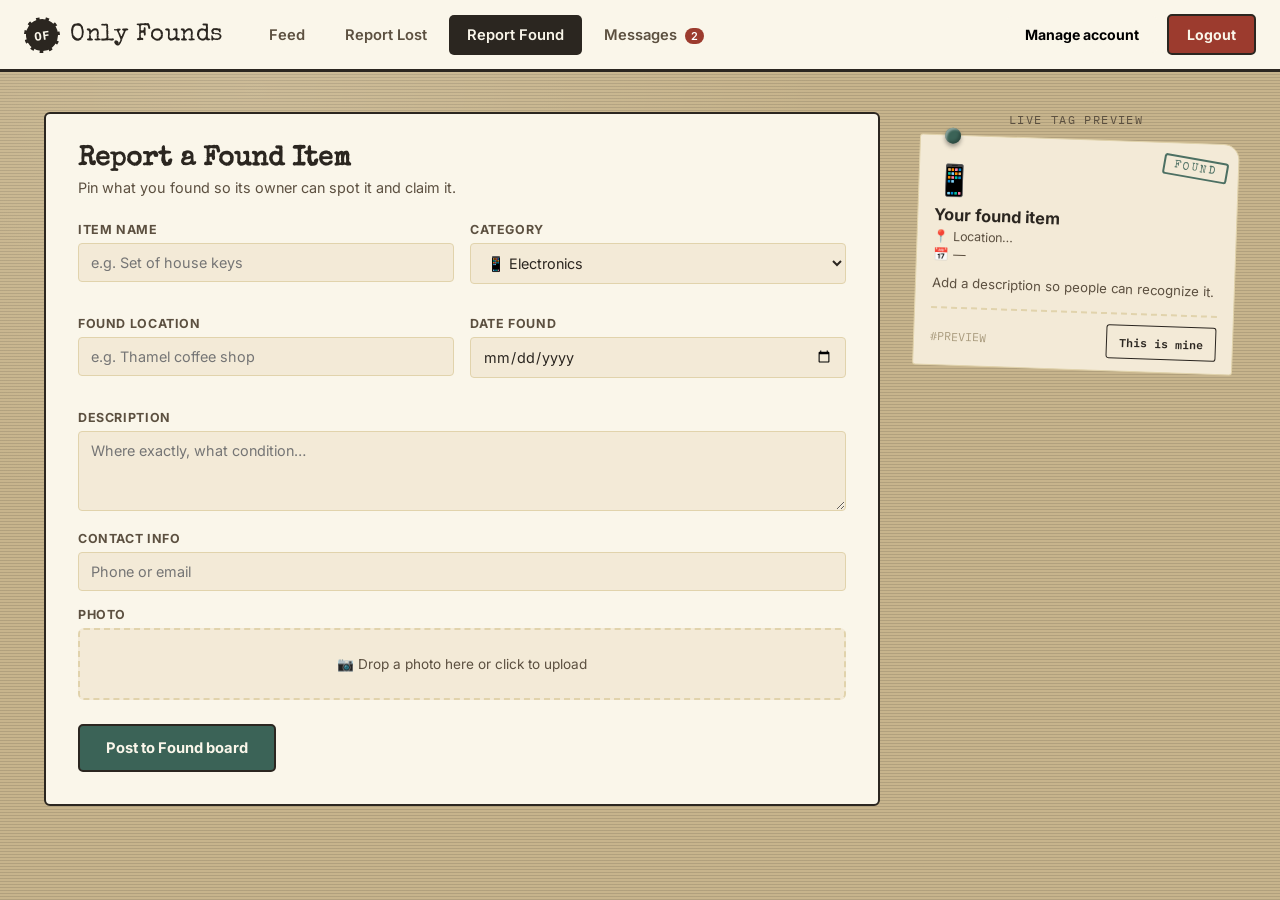
==== commit 8ef690de: "adding login page and some header edits" ====
--- a/Views/Found.html
+++ b/Views/Found.html
@@ -22,8 +22,8 @@
             </nav>
             <button class="nav-toggle" onclick="toggleNav()" aria-label="Menu">☰</button>
             <div class="auth-btns">
-                <a href="login.html" class="post-btn">Login</a>
-                <a href="signup.html" class="post-btn">Signup</a>
+                <a href="account.html" class="post-btn" style="background-color: #faf6ea; color: black; border: none;">Manage account</a>
+                <a href="login.html" class="post-btn">Logout</a>
             </div>
         </div>
     </header>
--- a/Statics/CSS/all.css
+++ b/Statics/CSS/all.css
@@ -12,7 +12,6 @@
     --string:#8b7355;
     --pin-gold:#b08d57;
     --paper-white:#faf6ea;
-    --shadow: 2px 4px 10px rgba(43,38,32,0.28);
     --font-display:'Special Elite', 'Courier New', monospace;
     --font-body:'Inter', sans-serif;
     --font-mono:'IBM Plex Mono', monospace;  
@@ -47,7 +46,6 @@
     position:sticky;
     top:0;
     z-index: 50;
-    box-shadow: 0 2px 6px rgba(0,0,0,0.15);
     width: 100%;
 }
 
@@ -146,13 +144,11 @@
     border: 2px solid var(--ink);
     font-weight: 700;
     font-size: 0.88rem;
-    box-shadow: 2px 2px 0 var(--ink);
     transition:transform .12s ease;
 }
 
 .post-btn:hover{
     transform: translate(-1px,-1px);
-    box-shadow: 3px 3px 0 var(--ink);
 }
 
 .nav-toggle{
--- a/Statics/CSS/Post.css
+++ b/Statics/CSS/Post.css
@@ -12,7 +12,6 @@
     --string:#8b7355;
     --pin-gold:#b08d57;
     --paper-white:#faf6ea;
-    --shadow: 2px 4px 10px rgba(43,38,32,0.28);
     --font-display:'Special Elite', 'Courier New', monospace;
     --font-body:'Inter', sans-serif;
     --font-mono:'IBM Plex Mono', monospace;  
@@ -104,7 +103,6 @@
     border: 2px solid var(--ink);
     font-weight: 700;
     font-size: 0.92rem;
-    box-shadow: 2px 2px 0 var(--ink);
     color: var(--paper-white);
 }
 
@@ -138,4 +136,10 @@
 
 footer span{
     opacity: 0.6;
-}+}
+
+@media (max-width:880px){ 
+    .post-view.active{ 
+        grid-template-columns:1fr; 
+    }
+} 
--- a/Statics/CSS/Homepage.css
+++ b/Statics/CSS/Homepage.css
@@ -1,3 +1,22 @@
+:root{
+   --board:#c7b48c;
+    --board-dark:#b6a179;
+    --ink:#2b2620;
+    --ink-soft:#5c5040;
+    --card:#f3ead7;
+    --card-edge:#e1d3ac;
+    --lost:#9c3b2e;
+    --lost-bg:#f0dad2;
+    --found:#3b6357;
+    --found-bg:#d9e5de;
+    --string:#8b7355;
+    --pin-gold:#b08d57;
+    --paper-white:#faf6ea;
+    --font-display:'Special Elite', 'Courier New', monospace;
+    --font-body:'Inter', sans-serif;
+    --font-mono:'IBM Plex Mono', monospace;  
+}
+
 .hero{
     max-width:1240px; 
     margin:0 auto; 
@@ -43,7 +62,6 @@
     border-radius: 6px;
     padding: 12px 18px;
     text-align: center;
-    box-shadow: var(--shadow);
     transform: rotate(var(--r,-2deg));
 }
 
@@ -89,7 +107,6 @@
     background: var(--paper-white);
     border: 2px solid var(--ink);
     border-radius: 6px;
-    box-shadow: var(--shadow);
     position:sticky;
     top: 88px;
     overflow: hidden;
@@ -232,7 +249,6 @@
     background:var(--card);
     border:1.5px solid var(--card-edge);
     border-radius:3px 16px 3px 3px;
-    box-shadow:var(--shadow);
     position:relative;
     padding:26px 16px 0;
     transform:rotate(var(--rot,0deg));
@@ -243,7 +259,6 @@
 
 .tag-card:hover{ 
     transform:rotate(0deg) translateY(-4px); 
-    box-shadow:4px 8px 16px rgba(43,38,32,0.32); 
     z-index:2;
 }
 
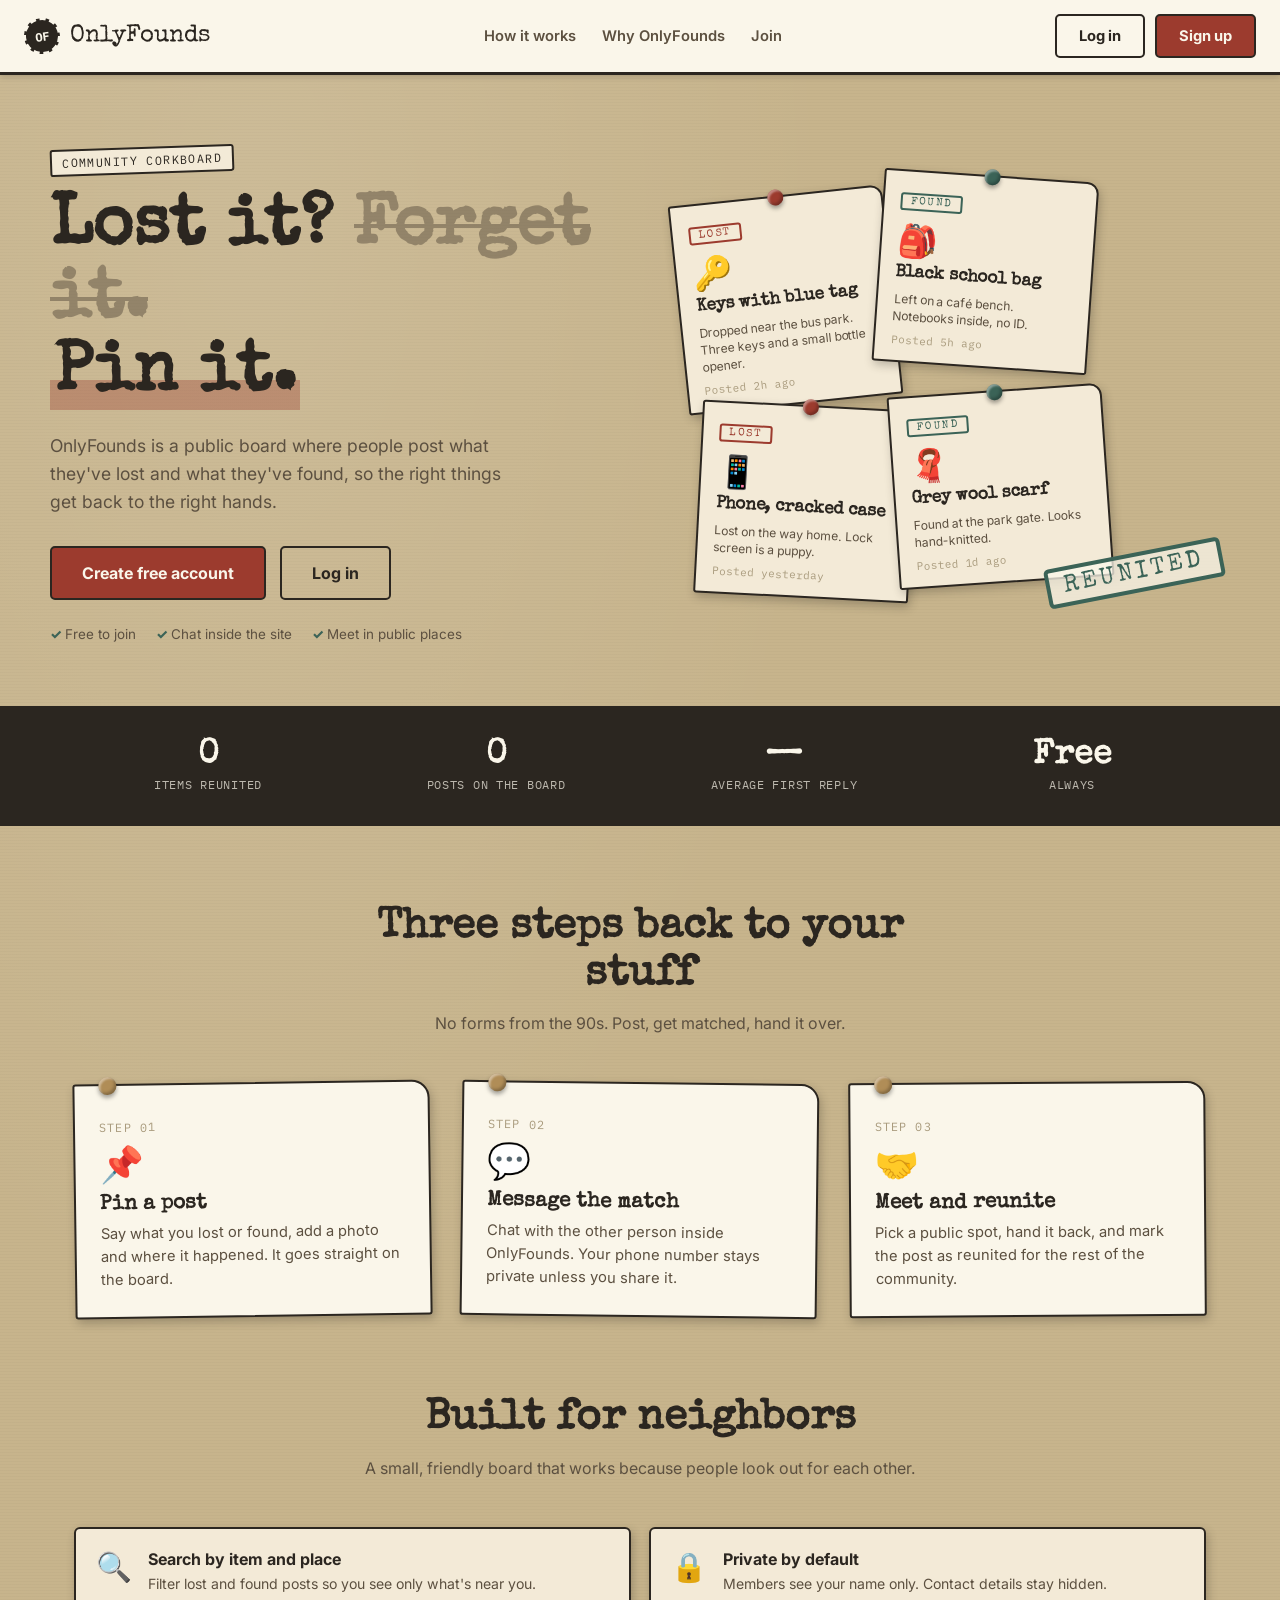
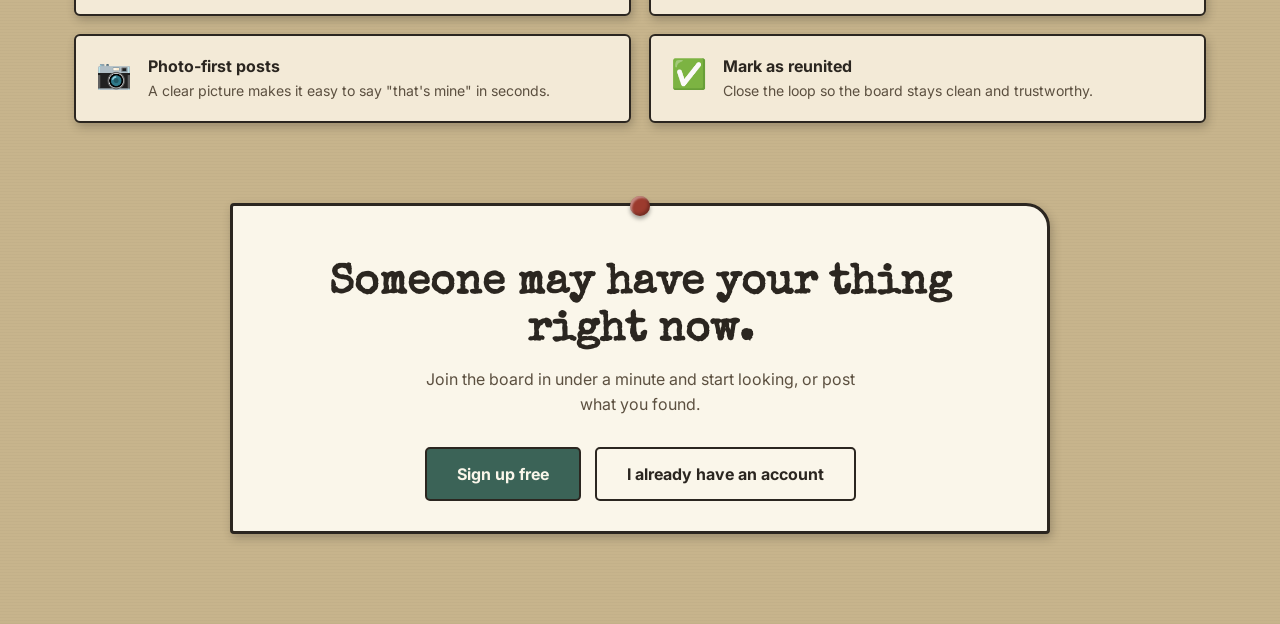
==== commit 248ef86d: "sako" ====
--- a/Views/Found.html
+++ b/Views/Found.html
@@ -2,66 +2,352 @@
 <html lang="en">
 <head>
     <meta charset="UTF-8">
-    <meta name="viewport" content="width=device-width, initial-scale=1.0">
-    <title>Document</title>
-    <link rel="preconnect" href="https://fonts.googleapis.com">
-    <link href="https://fonts.googleapis.com/css2?family=Special+Elite&family=IBM+Plex+Mono:wght@500;600&family=Inter:wght@400;500;600;700;800&display=swap" rel="stylesheet">
-    <link rel="stylesheet" href="/Statics/CSS/all.css">
-    <link rel="stylesheet" href="/Statics/CSS/Post.css">
-    <link rel="stylesheet" href="/Statics/CSS/Homepage.css">
+
+    <meta
+        name="viewport"
+        content="width=device-width, initial-scale=1.0"
+    >
+
+    <title>Report Found Item | OnlyFounds</title>
+
+    <link
+        rel="preconnect"
+        href="https://fonts.googleapis.com"
+    >
+
+    <link
+        href="https://fonts.googleapis.com/css2?family=Special+Elite&family=IBM+Plex+Mono:wght@500;600&family=Inter:wght@400;500;600;700;800&display=swap"
+        rel="stylesheet"
+    >
+
+    <link
+        rel="stylesheet"
+        href="../Statics/CSS/all.css"
+    >
+
+    <link
+        rel="stylesheet"
+        href="../Statics/CSS/Post.css"
+    >
+
+    <link
+        rel="stylesheet"
+        href="../Statics/CSS/Homepage.css"
+    >
 </head>
+
 <body>
-    <header>
-        <div class="header-content">
-            <div class="logo" onclick="window.location.href='Homepage.html'"> <span class="logo-badge">OF</span> Only Founds</div>
-            <nav>
-                <button class="nav-button" onclick="window.location.href='Homepage.html'">Feed</button>
-                <button class="nav-button" onclick="window.location.href='Lost.html'">Report Lost</button>
-                <button class="nav-button active" onclick="window.location.href='Found.html'">Report Found</button>
-                <button class="nav-button" onclick="window.location.href='Messages.html'">Messages <span style="background: var(--lost); color:#fff; border-radius:9px; padding:1px 6px; font-size:0.68rem; margin-left:4px ">2</span></button>
-            </nav>
-            <button class="nav-toggle" onclick="toggleNav()" aria-label="Menu">☰</button>
-            <div class="auth-btns">
-                <a href="account.html" class="post-btn" style="background-color: #faf6ea; color: black; border: none;">Manage account</a>
-                <a href="login.html" class="post-btn">Logout</a>
-            </div>
-        </div>
-    </header>
-    <div class="post-view active" id="view-post-found">
-        <form class="post-form" id="form-found" onsubmit="return submitPost(event,'found')">
-            <h2>Report a Found Item</h2>
-            <p class="sub">Pin what you found so its owner can spot it and claim it.</p>
-            <div class="field-row">
-                <div class="field"><label>Item name</label><input type="text" id="foundName" placeholder="e.g. Set of house keys" oninput="updatePreview('found')" required></div>
-                <div class="field"><label>Category</label>
-                    <select id="foundCategory" onchange="updatePreview('found')">
-                        <option value="📱 Electronics">📱 Electronics</option>
-                        <option value="🔑 Keys">🔑 Keys</option>
-                        <option value="👜 Bag">👜 Bag</option>
-                        <option value="🐶 Pet">🐶 Pet</option>
-                        <option value="📄 Documents">📄 Documents</option>
-                        <option value="💍 Jewelry">💍 Jewelry</option>
-                        <option value="👕 Clothing">👕 Clothing</option>
-                        <option value="🚲 Bike">🚲 Bike</option>
-                        <option value="📦 Other">📦 Other</option>
-                    </select>
-                </div>
-            </div>
-            <div class="field-row">
-                <div class="field"><label>Found location</label><input type="text" id="foundLocation" placeholder="e.g. Thamel coffee shop" oninput="updatePreview('found')" required></div>
-                <div class="field"><label>Date found</label><input type="date" id="foundDate" onchange="updatePreview('found')" required></div>
-            </div>
-            <div class="field"><label>Description</label><textarea id="foundDesc" placeholder="Where exactly, what condition…" oninput="updatePreview('found')"></textarea></div>
-            <div class="field"><label>Contact info</label><input type="text" placeholder="Phone or email"></div>
-            <div class="field"><label>Photo</label><div class="upload-box">📷 Drop a photo here or click to upload</div></div>
-            <button type="submit" class="submit-btn">Post to Found board</button>
-        </form>
-        <div>
-            <div class="preview-label">Live tag preview</div>
-            <div class="board" style="grid-template-columns:1fr;"><div class="tag-card" id="previewFound" data-status="found" style="--rot:2deg;"></div></div>
+
+<header>
+    <div class="header-content">
+
+        <div
+            class="logo"
+            onclick="window.location.href='Homepage.html'"
+        >
+            <span class="logo-badge">OF</span>
+            Only Founds
+        </div>
+
+        <nav>
+            <button
+                class="nav-button"
+                onclick="window.location.href='Homepage.html'"
+            >
+                Feed
+            </button>
+
+            <button
+                class="nav-button"
+                onclick="window.location.href='Lost.html'"
+            >
+                Report Lost
+            </button>
+
+            <button
+                class="nav-button active"
+                onclick="window.location.href='Found.html'"
+            >
+                Report Found
+            </button>
+
+            <button
+                class="nav-button"
+                onclick="window.location.href='Messages.html'"
+            >
+                Messages
+
+            <span
+                id="unreadMessageCount"
+                class="message-count"
+                hidden
+                style="
+                    background: var(--lost);
+                    color: #fff;
+                    border-radius: 9px;
+                    padding: 1px 6px;
+                    font-size: 0.68rem;
+                    margin-left: 4px;
+                "
+            >
+                0
+            </span>
+            </button>
+        </nav>
+
+        <button
+            class="nav-toggle"
+            onclick="toggleNav()"
+            aria-label="Menu"
+            type="button"
+        >
+            ☰
+        </button>
+
+        <div class="auth-btns">
+
+            <span
+                id="currentUserName"
+                class="post-btn"
+                style="
+                    background-color: #faf6ea;
+                    color: black;
+                    border: none;
+                    cursor: default;
+                "
+            >
+                User
+            </span>
+
+            <button
+                id="logoutButton"
+                class="post-btn"
+                type="button"
+            >
+                Logout
+            </button>
+
         </div>
     </div>
-<script src="/Statics/JS/all.js"></script>
-<script src="/Statics/JS/Post.js"></script>
+</header>
+
+
+<div
+    class="post-view active"
+    id="view-post-found"
+>
+    <form
+        class="post-form"
+        id="form-found"
+        onsubmit="return submitPost(event,'found')"
+    >
+
+        <h2>
+            Report a Found Item
+        </h2>
+
+        <p class="sub">
+            Pin what you found so its owner can spot it and claim it.
+        </p>
+
+
+        <div class="field-row">
+
+            <div class="field">
+
+                <label>
+                    Item name
+                </label>
+
+                <input
+                    type="text"
+                    id="foundName"
+                    placeholder="e.g. Set of house keys"
+                    oninput="updatePreview('found')"
+                    required
+                >
+
+            </div>
+
+
+            <div class="field">
+
+                <label>
+                    Category
+                </label>
+
+                <select
+                    id="foundCategory"
+                    onchange="updatePreview('found')"
+                >
+                    <option value="📱 Electronics">
+                        📱 Electronics
+                    </option>
+
+                    <option value="🔑 Keys">
+                        🔑 Keys
+                    </option>
+
+                    <option value="👜 Bag">
+                        👜 Bag
+                    </option>
+
+                    <option value="🐶 Pet">
+                        🐶 Pet
+                    </option>
+
+                    <option value="📄 Documents">
+                        📄 Documents
+                    </option>
+
+                    <option value="💍 Jewelry">
+                        💍 Jewelry
+                    </option>
+
+                    <option value="👕 Clothing">
+                        👕 Clothing
+                    </option>
+
+                    <option value="🚲 Bike">
+                        🚲 Bike
+                    </option>
+
+                    <option value="📦 Other">
+                        📦 Other
+                    </option>
+                </select>
+
+            </div>
+        </div>
+
+
+        <div class="field-row">
+
+            <div class="field">
+
+                <label>
+                    Found location
+                </label>
+
+                <input
+                    type="text"
+                    id="foundLocation"
+                    placeholder="e.g. Thamel coffee shop"
+                    oninput="updatePreview('found')"
+                    required
+                >
+
+            </div>
+
+
+            <div class="field">
+
+                <label>
+                    Date found
+                </label>
+
+                <input
+                    type="date"
+                    id="foundDate"
+                    onchange="updatePreview('found')"
+                    required
+                >
+
+            </div>
+        </div>
+
+
+        <div class="field">
+
+            <label>
+                Description
+            </label>
+
+            <textarea
+                id="foundDesc"
+                placeholder="Where exactly, what condition…"
+                oninput="updatePreview('found')"
+            ></textarea>
+
+        </div>
+
+
+        <div class="field">
+
+            <label>
+                Contact info
+            </label>
+
+            <input
+                type="text"
+                id="foundContact"
+                placeholder="Phone or email"
+            >
+
+        </div>
+
+
+        <div class="field">
+
+            <label>
+                Photo
+            </label>
+
+            <div
+                class="upload-box"
+                id="foundUploadBox"
+                onclick="document.getElementById('foundMedia').click()"
+            >
+                📷 Drop a photo here or click to upload
+            </div>
+
+            <input
+                type="file"
+                id="foundMedia"
+                accept="image/jpeg,image/png,image/webp,video/mp4,video/webm,video/quicktime"
+                onchange="handleMediaSelection('found')"
+                hidden
+                required
+            >
+
+        </div>
+
+
+        <button
+            type="submit"
+            class="submit-btn"
+            id="foundSubmitButton"
+        >
+            Post to Found board
+        </button>
+
+    </form>
+
+
+    <div>
+
+        <div class="preview-label">
+            Live tag preview
+        </div>
+
+        <div
+            class="board"
+            style="grid-template-columns: 1fr;"
+        >
+            <div
+                class="tag-card"
+                id="previewFound"
+                data-status="found"
+                style="--rot: 2deg;"
+            ></div>
+        </div>
+
+    </div>
+</div>
+
+
+<script src="../Statics/JS/all.js"></script>
+<script src="../Statics/JS/Post.js"></script>
+
 </body>
 </html>
--- a/Statics/CSS/all.css
+++ b/Statics/CSS/all.css
@@ -269,4 +269,22 @@
         flex:1;
         text-align:center;
     }
+}
+
+.current-user-name {
+    display: inline-flex;
+    align-items: center;
+    justify-content: center;
+
+    background-color: #faf6ea;
+    color: var(--ink);
+
+    border: none;
+    cursor: default;
+
+    max-width: 180px;
+
+    overflow: hidden;
+    white-space: nowrap;
+    text-overflow: ellipsis;
 }
--- a/Statics/CSS/Post.css
+++ b/Statics/CSS/Post.css
@@ -142,4 +142,132 @@
     .post-view.active{ 
         grid-template-columns:1fr; 
     }
-} +} 
+
+/* =========================================================
+   BACKEND FORM MESSAGE
+   ========================================================= */
+
+.post-form-message {
+    width: 100%;
+    margin: 14px 0;
+    padding: 11px 13px;
+
+    border: 1.5px solid;
+    border-radius: 5px;
+
+    font-size: 0.84rem;
+    font-weight: 600;
+    line-height: 1.45;
+}
+
+.post-form-message.error {
+    background: #f0dad2;
+    border-color: #9c3b2e;
+    color: #9c3b2e;
+}
+
+.post-form-message.success {
+    background: #d9e5de;
+    border-color: #3b6357;
+    color: #3b6357;
+}
+
+
+/* =========================================================
+   UPLOAD BOX
+   ========================================================= */
+
+.upload-box {
+    cursor: pointer;
+
+    transition:
+        border-color 0.15s ease,
+        background-color 0.15s ease,
+        color 0.15s ease,
+        transform 0.15s ease;
+}
+
+.upload-box:hover,
+.upload-box:focus-visible {
+    border-color: var(--ink);
+    color: var(--ink);
+}
+
+.upload-box.dragging {
+    border-color: var(--found);
+    background: var(--found-bg);
+    color: var(--found);
+    transform: scale(1.01);
+}
+
+
+/* =========================================================
+   SELECTED MEDIA PREVIEW
+   ========================================================= */
+
+.preview-media-container:empty {
+    display: none;
+}
+
+.preview-media-container {
+    width: 100%;
+    margin: 10px 0;
+}
+
+.post-form-media-preview {
+    display: block;
+
+    width: 100%;
+    height: 165px;
+
+    object-fit: cover;
+
+    border: 2px solid var(--ink);
+    border-radius: 4px;
+
+    background: var(--card-edge);
+
+    box-shadow:
+        1px 2px 4px rgba(43, 38, 32, 0.2);
+}
+
+video.post-form-media-preview {
+    background: #1f1f1f;
+}
+
+
+/* =========================================================
+   SUBMIT BUTTON
+   ========================================================= */
+
+.submit-btn:disabled {
+    opacity: 0.65;
+    cursor: wait;
+    transform: none;
+}
+
+
+/* =========================================================
+   ACCESSIBILITY
+   ========================================================= */
+
+.upload-box:focus-visible {
+    outline: 3px solid var(--found);
+    outline-offset: 3px;
+}
+
+
+/* =========================================================
+   MOBILE
+   ========================================================= */
+
+@media (max-width: 600px) {
+    .post-form-media-preview {
+        height: 145px;
+    }
+
+    .post-form-message {
+        font-size: 0.8rem;
+    }
+}
--- a/Statics/CSS/Homepage.css
+++ b/Statics/CSS/Homepage.css
@@ -379,4 +379,46 @@
     color:var(--ink-soft); 
     font-family:var(--font-mono); 
     font-size:0.9rem;
+}
+
+.post-media {
+    display: block;
+    width: 100%;
+    height: 180px;
+    margin: 12px 0;
+
+    object-fit: cover;
+
+    border: 2px solid var(--ink);
+    border-radius: 4px;
+
+    background: var(--card-edge);
+
+    box-shadow:
+        1px 2px 4px rgba(43, 38, 32, 0.2);
+}
+
+video.post-media {
+    background: #1f1f1f;
+}
+
+.post-media-error {
+    display: flex;
+    align-items: center;
+    justify-content: center;
+
+    width: 100%;
+    min-height: 110px;
+    margin: 12px 0;
+    padding: 16px;
+
+    border: 2px dashed var(--card-edge);
+    border-radius: 4px;
+
+    background: rgba(255, 255, 255, 0.3);
+    color: var(--ink-soft);
+
+    font-family: var(--font-mono);
+    font-size: 0.8rem;
+    text-align: center;
 }
